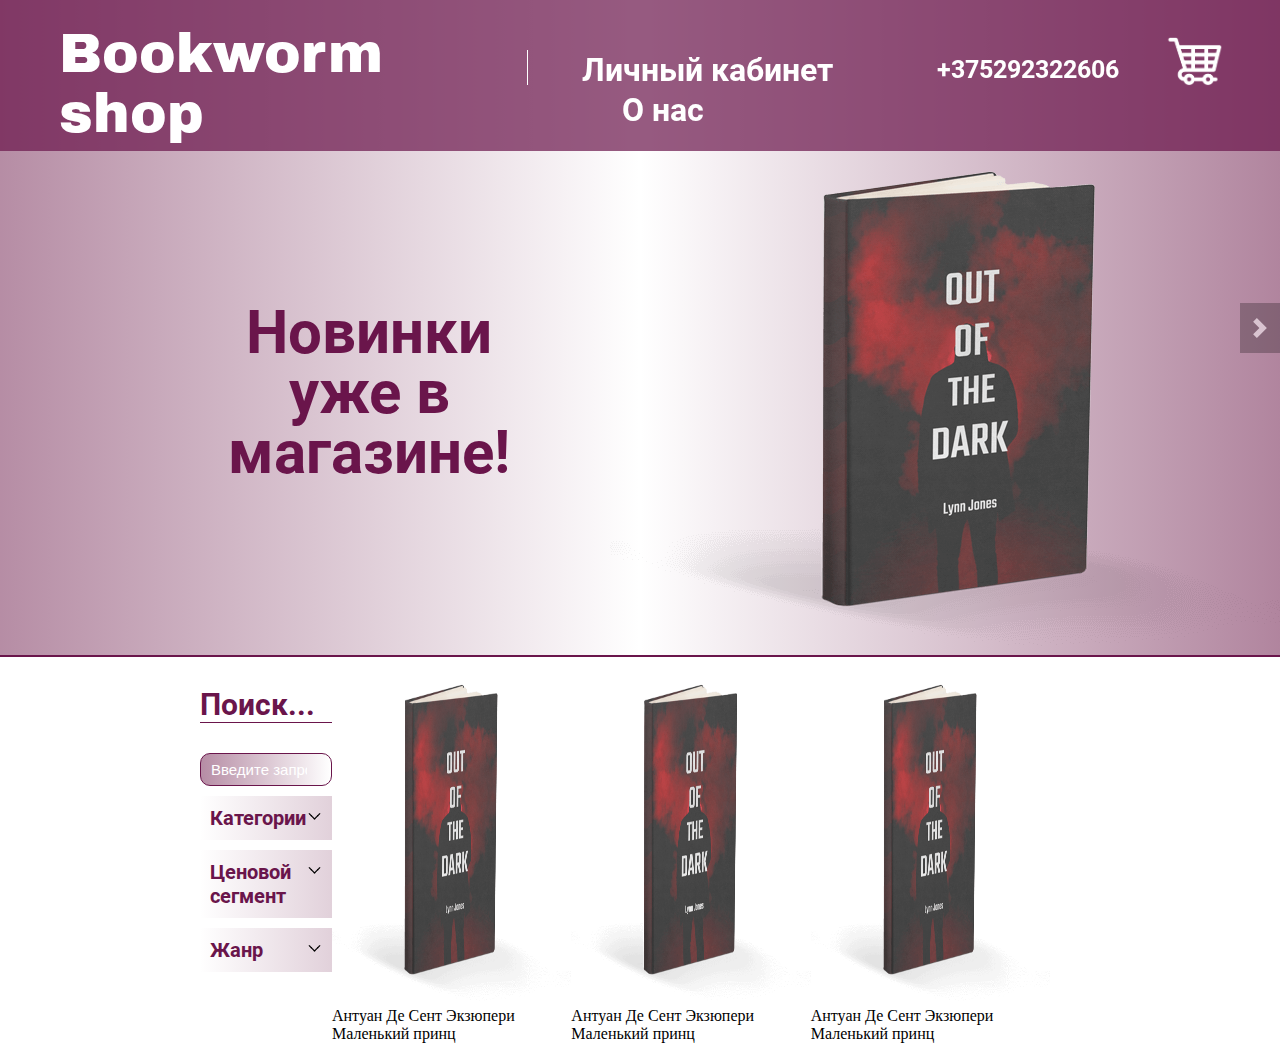
==== shop.html @ 175b293d "lala" ====
<html class=>

<head>
    <meta charset="utf-8">
    <meta http-equiv="X-UA-Compatible" content="IE=edge">
    <title></title>
    <meta name="description" content="">
    <meta name="viewport" content="width=device-width, initial-scale=1">
    <link rel="stylesheet" href="shop.css">
</head>

<body>
    <header class="header">

        <nav class="nav">
            <div class="navigation-container">
                <div class="logo">
                    <p>Bookworm shop
                    </p>
                    <div class="line"></div>
                </div>
                <div class="menu-items">
                    <div class="nav_item"><a href="" class="link">Личный кабинет</a></div>
                    <div class="nav_item"><a href="" class="link">О нас</a></div>
                </div>

            </div>
            <div class="nav_right-container">
                <div class="nav_item">
                    <p>+375292322606</p>
                </div>
                <div class="nav_item"><button id="button"><img src="/asserts/basket.png" alt="" class="basket"></button>
                </div>
        </nav>
        <div class="slider">
            <div class="slider__wrapper">
                <div class="slider__item">
                    <div class="anonse">
                        <p>Новинки уже в магазине!</p><img src="/asserts/book_item.png" alt=""></div>
                </div>
                <div class="slider__item">
                    <div>2</div>
                </div>

            </div>
            <a class="slider__control slider__control_left" href="#" role="button"></a>
            <a class="slider__control slider__control_right slider__control_show" href="#" role="button"></a>
        </div>
    </header>
    <div class="section_shop">
        <div class="left">
            <div class="search_container">
                <h3>Поиск...</h3>
                <input type="search" name="search" id="search" placeholder="Введите запрос...">
                <div class="input-container">
                    <input type="checkbox" name="check_first" id="check_first">
                    <label for="check_first" class="check_label">Категории
                         <img src="/asserts/dropdown.png" alt="" class="dropdown">
                    </label>

                    <div class="open_container_first">
                        <input type="radio" name="category" id="horror">
                        <label for="category" class="input-category">18 плюс</label>
                        <input type="radio" name="category" id="thriller">
                        <label for="category" class="input-category">18 минус</label>
                    </div>
                </div>
            </div>
            <div class="search_container">
                <div class="input-container">
                    <input type="checkbox" name="check_second" id="check_second">
                    <label for="check_second" class="check_label">Ценовой сегмент
                         <img src="/asserts/dropdown.png" alt="" class="dropdown">
                    </label>

                    <div class="open_container_second">
                        <input type="radio" name="category" id="horror">
                        <label for="category" class="input-category">Дешёвый</label>
                        <input type="radio" name="category" id="thriller">
                        <label for="category" class="input-category">Средний</label>
                        <input type="radio" name="category" id="romans">
                        <label for="category" class="input-category">Дорогой</label>
                    </div>
                </div>
            </div>
            <div class="search_container">
                <div class="input-container">
                    <input type="checkbox" name="check_third" id="check_third">
                    <label for="check_third" class="check_label">Жанр
                         <img src="/asserts/dropdown.png" alt="" class="dropdown">
                    </label>

                    <div class="open_container_third">
                        <input type="radio" name="category" id="horror">
                        <label for="category" class="input-category">Ужасы</label>
                        <input type="radio" name="category" id="thriller">
                        <label for="category" class="input-category">Триллеры</label>
                        <input type="radio" name="category" id="romans">
                        <label for="category" class="input-category">Романы</label>
                        <input type="radio" name="category" id="classic">
                        <label for="category" class="input-category">Мировая классика</label>
                    </div>
                </div>
            </div>
        </div>
        <div class="right">
            <div class="cards-container">
                <div id="card_1" class="card">
                    <img src="/asserts/book_item.png" alt="" class="book_item">
                    <p>Антуан Де Сент Экзюпери</p><span>Маленький принц</span>
                </div>
                <div id="card_1" class="card">
                    <img src="/asserts/book_item.png" alt="" class="book_item">
                    <p>Антуан Де Сент Экзюпери</p><span>Маленький принц</span>
                </div>
                <div id="card_1" class="card">
                    <img src="/asserts/book_item.png" alt="" class="book_item">
                    <p>Антуан Де Сент Экзюпери</p><span>Маленький принц</span>
                </div>
            </div>
        </div>
    </div>
    <script src="shop.js" async defer></script>
</body>

</html>
---- shop.css ----
body {
    margin: 0;
}

@font-face {
    font-family: Archivo;
    src: url(fonts/ArchivoBlack-Regular.ttf);
}

@font-face {
    font-family: Roboto;
    src: url(fonts/Roboto-Bold.ttf);
}

:root {
    --text: Archivo;
    --text-another: Roboto;
    --color: #6A154B;
}

.nav {
    z-index: 2;
    background: rgba(106, 21, 75, 0.705);
    width: 100%;
    justify-content: space-between;
    display: flex;
    position: fixed;
    padding-bottom: 7px;
}

header {
    width: 100%;
    background-size: cover;
    border-bottom: 2px solid #6A154B;
    background-repeat: no-repeat;
}

.nav_item {
    display: inline-block;
    font-size: 25px;
}

.navigation-container {
    padding-top: 24px;
    padding-left: 59px;
}

.navigation-container,
.nav_right-container {
    display: flex;
}

a {
    text-decoration: none;
    color: white;
    font-size: 32px;
}

p {
    margin: 0;
    padding: 0;
}

.logo p {
    color: white;
    font-family: var(--text);
    font-size: 55px;
}

.logo {
    display: flex;
}

.line {
    width: 2px;
    margin-left: 10px;
    height: 35px;
    background: white;
    margin-top: 26px;
}

.menu-items {
    padding-top: 27px;
    padding-left: 54px;
}

.nav_item {
    margin-left: 40px;
    font-family: var( --text-another);
}

.nav_item:first-child {
    margin-left: 0;
}

.link::after {
    content: ' ';
    display: block;
    width: 0;
    height: 2px;
    background: #fff;
    transition: width 0.4s;
}

.link:hover::after {
    width: 100%;
    transition: .3s;
}

.nav_right-container {
    font-family: var( --text-another);
    font-size: 25px;
    padding-top: 35px;
    padding-right: 49px;
    color: #fff;
}

#button {
    background: none;
    border: none;
    cursor: pointer;
}

#button p {
    color: #fff;
    font-size: 25px;
    font-family: var( --text-another);
}

.slider {
    position: relative;
    overflow: hidden;
}

.slider__wrapper {
    display: flex;
    transition: transform 0.6s ease;
}

.slider__item {
    flex: 0 0 100%;
    max-width: 100%;
    background: linear-gradient(to right, rgba(120, 44, 88, 0.541), transparent, rgba(120, 44, 88, 0.582));
}

.slider__control {
    position: absolute;
    top: 50%;
    display: none;
    align-items: center;
    justify-content: center;
    width: 40px;
    color: #fff;
    text-align: center;
    opacity: 0.5;
    height: 50px;
    transform: translateY(-50%);
    background: rgba(0, 0, 0, .5);
}

.slider__control_show {
    display: flex;
}

.slider__control:hover,
.slider__control:focus {
    color: #fff;
    text-decoration: none;
    outline: 0;
    opacity: .9;
}

.slider__control_left {
    left: 0;
}

.slider__control_right {
    right: 0;
}

.slider__control::before {
    content: '';
    display: inline-block;
    width: 20px;
    height: 20px;
    background: transparent no-repeat center center;
    background-size: 100% 100%;
}

.slider__control_left::before {
    background-image: url("data:image/svg+xml;charset=utf8,%3Csvg xmlns='http://www.w3.org/2000/svg' fill='%23fff' viewBox='0 0 8 8'%3E%3Cpath d='M5.25 0l-4 4 4 4 1.5-1.5-2.5-2.5 2.5-2.5-1.5-1.5z'/%3E%3C/svg%3E");
}

.slider__control_right::before {
    background-image: url("data:image/svg+xml;charset=utf8,%3Csvg xmlns='http://www.w3.org/2000/svg' fill='%23fff' viewBox='0 0 8 8'%3E%3Cpath d='M2.75 0l-1.5 1.5 2.5 2.5-2.5 2.5 1.5 1.5 4-4-4-4z'/%3E%3C/svg%3E");
}

.slider__item>div {
    text-align: center;
}

.anonse {
    display: flex;
    padding-top: 130px;
    width: 80%;
    margin-left: 150px;
    margin-right: 150px;
    margin: auto;
}

.anonse p {
    align-self: center;
    font-size: 60px;
    line-height: 60px;
    font-family: var(--text-another);
    padding-left: 100px;
    color: var(--color);
    padding-right: 100px;
}

.basket {
    height: 50px;
    width: 60px;
}

.nav_right-container .nav_item:first-child {
    padding-top: 20px;
}

.left {
    height: 100%;
    width: 15%;
}

.right {
    height: 100%;
    width: 85%;
}

.section_shop {
    margin-left: 200px;
    margin-right: 200px;
    display: flex;
}

input[type="search"]::-webkit-input-placeholder {
    color: #fff;
}

#search {
    padding: 7px 10px;
    border-radius: 10px;
    width: 100%;
    border: 1px solid;
    font-size: 15px;
    border: 1px solid #6A154B;
    color: #fff;
    background: linear-gradient(to right, rgba(120, 44, 88, 0.541), transparent);
}

.search_container h3 {
    font-family: var(--text-another);
    border-bottom: 1px solid #6A154B;
    color: var(--color);
    font-size: 30px;
}

.input-container {
    margin-top: 10px;
    overflow: hidden;
}

.dropdown {
    height: 15px;
    width: 15px;
    transition: all 0.3s ease-in-out;
    padding-top: 2px;
}

input[id="check_first"],
input[id="check_second"],
input[id="check_third"] {
    display: none;
}

#check_first:checked~.open_container_first {
    display: block;
}

#check_second:checked~.open_container_second {
    display: block;
}

#check_third:checked~.open_container_third {
    display: block;
}

input[id="check_first"]:checked+.check_label>.dropdown {
    transform: rotate(180deg);
}

.open_container_first,
.open_container_second,
.open_container_third {
    display: none;
}

.check_label {
    display: flex;
    font-family: var(--text-another);
    font-size: 20px;
    justify-content: space-between;
    color: var(--color);
    background: linear-gradient(to right, transparent, rgba(120, 44, 88, 0.219));
    padding: 10px 10px 10px 10px;
}

.check_label:hover {
    background: linear-gradient(to right, rgba(120, 44, 88, 0.219), transparent);
}

.open_container_third label,
.open_container_first label,
.open_container_second label {
    width: 100%;
    display: block;
    padding-left: 20px;
}

.input-category {
    display: flex;
    font-family: var(--text-another);
    font-size: 20px;
    justify-content: space-between;
    color: var(--color);
    padding: 10px 10px 10px 0px;
}

#horror,
#romans,
#classic,
#thriller {
    display: none;
}

.input-category:hover {
    background: linear-gradient(to right, transparent, rgba(120, 44, 88, 0.219));
}

.input-category:checked {
    color: white;
    background: #6A154B;
}

.card {
    width: 32%;
    float: left;
}

.cards-container {
    width: 100%;
}

.book_item {
    height: 350px;
    width: 100%;
}
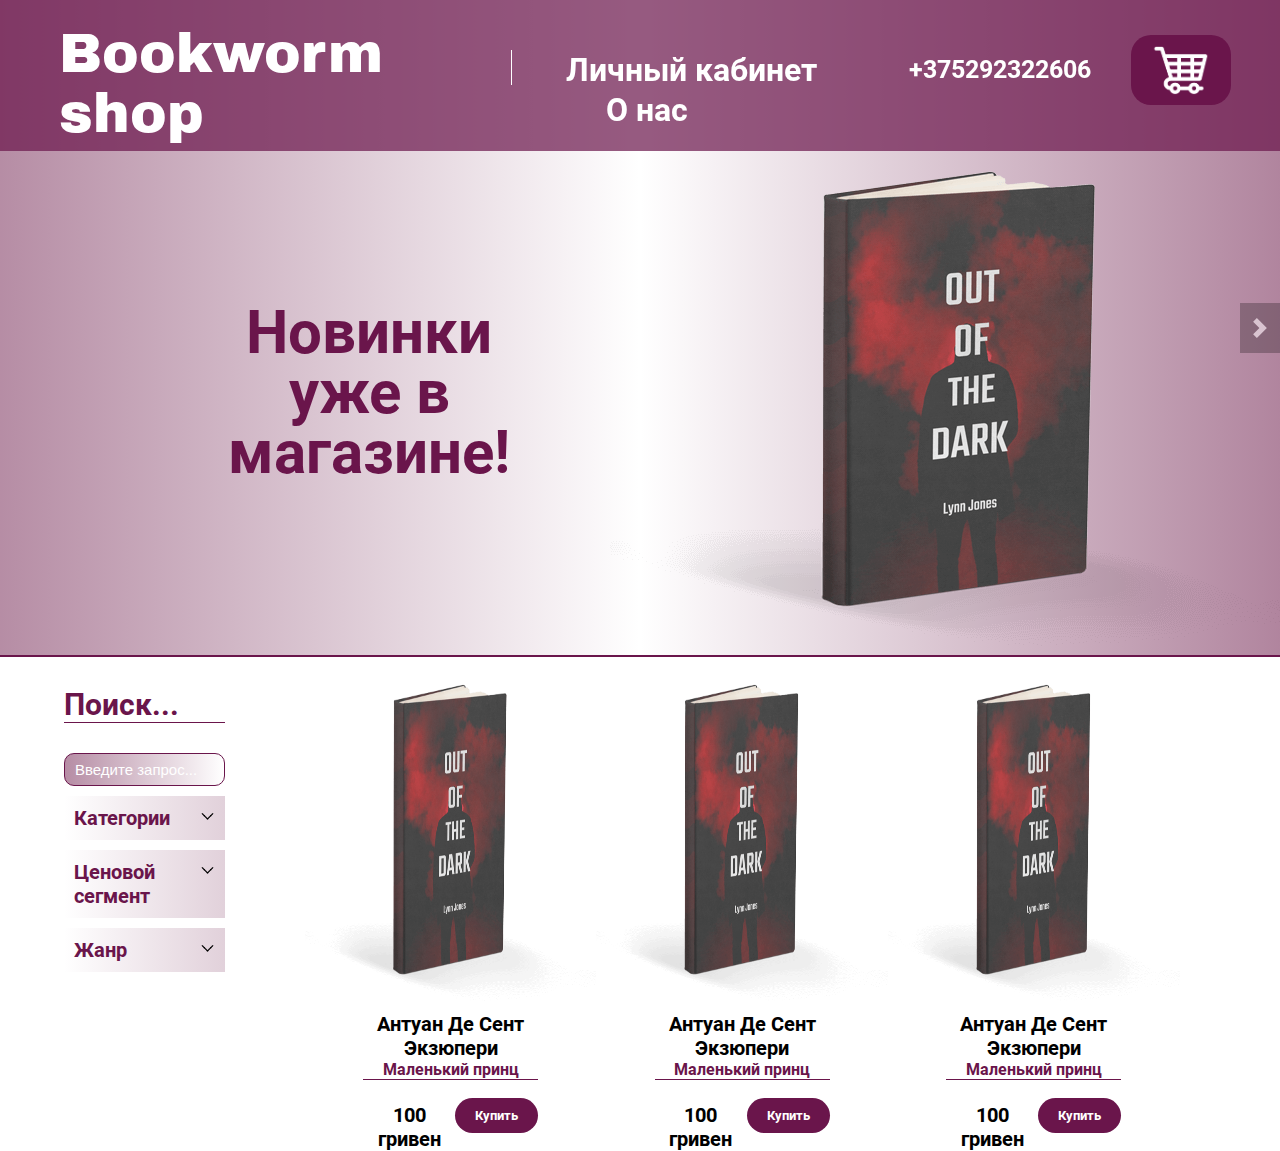
==== commit 7fe661fc: "pls" ====
--- a/shop.html
+++ b/shop.html
@@ -107,15 +107,45 @@
             <div class="cards-container">
                 <div id="card_1" class="card">
                     <img src="/asserts/book_item.png" alt="" class="book_item">
-                    <p>Антуан Де Сент Экзюпери</p><span>Маленький принц</span>
+                    <div class="content-container">
+                        <p>Антуан Де Сент Экзюпери</p><span class="book_name">Маленький принц</span>
+                    </div>
+                    <div class="buy-container">
+                        <div class="text">
+                            <p>100 гривен</p>
+                        </div>
+                        <div class="button-container">
+                            <button id="button">Купить</button>
+                        </div>
+                    </div>
                 </div>
                 <div id="card_1" class="card">
                     <img src="/asserts/book_item.png" alt="" class="book_item">
-                    <p>Антуан Де Сент Экзюпери</p><span>Маленький принц</span>
+                    <div class="content-container">
+                        <p>Антуан Де Сент Экзюпери</p><span class="book_name">Маленький принц</span>
+                    </div>
+                    <div class="buy-container">
+                        <div class="text">
+                            <p>100 гривен</p>
+                        </div>
+                        <div class="button-container">
+                            <button id="button">Купить</button>
+                        </div>
+                    </div>
                 </div>
                 <div id="card_1" class="card">
                     <img src="/asserts/book_item.png" alt="" class="book_item">
-                    <p>Антуан Де Сент Экзюпери</p><span>Маленький принц</span>
+                    <div class="content-container">
+                        <p>Антуан Де Сент Экзюпери</p><span class="book_name">Маленький принц</span>
+                    </div>
+                    <div class="buy-container">
+                        <div class="text">
+                            <p>100 гривен</p>
+                        </div>
+                        <div class="button-container">
+                            <button id="button">Купить</button>
+                        </div>
+                    </div>
                 </div>
             </div>
         </div>
--- a/shop.css
+++ b/shop.css
@@ -234,13 +234,15 @@
 
 .right {
     height: 100%;
+    text-align: center;
     width: 85%;
+    margin-left: 80px;
 }
 
 .section_shop {
-    margin-left: 200px;
-    margin-right: 200px;
-    display: flex;
+    display: flex;
+    width: 90%;
+    margin: auto;
 }
 
 input[type="search"]::-webkit-input-placeholder {
@@ -364,4 +366,37 @@
 .book_item {
     height: 350px;
     width: 100%;
+}
+
+.book_name {
+    font-family: var(--text-another);
+    color: var(--color);
+}
+
+.card p {
+    font-family: var(--text-another);
+    font-size: 20px;
+    padding-top: 5px;
+}
+
+.buy-container {
+    display: flex;
+    justify-content: space-between;
+    width: 60%;
+    margin: auto;
+    padding-top: 18px;
+}
+
+#button {
+    padding: 10px 20px;
+    background: #6A154B;
+    color: white;
+    font-family: var(--text-another);
+    border-radius: 20px;
+}
+
+.content-container {
+    width: 60%;
+    margin: auto;
+    border-bottom: 1px solid #6A154B;
 }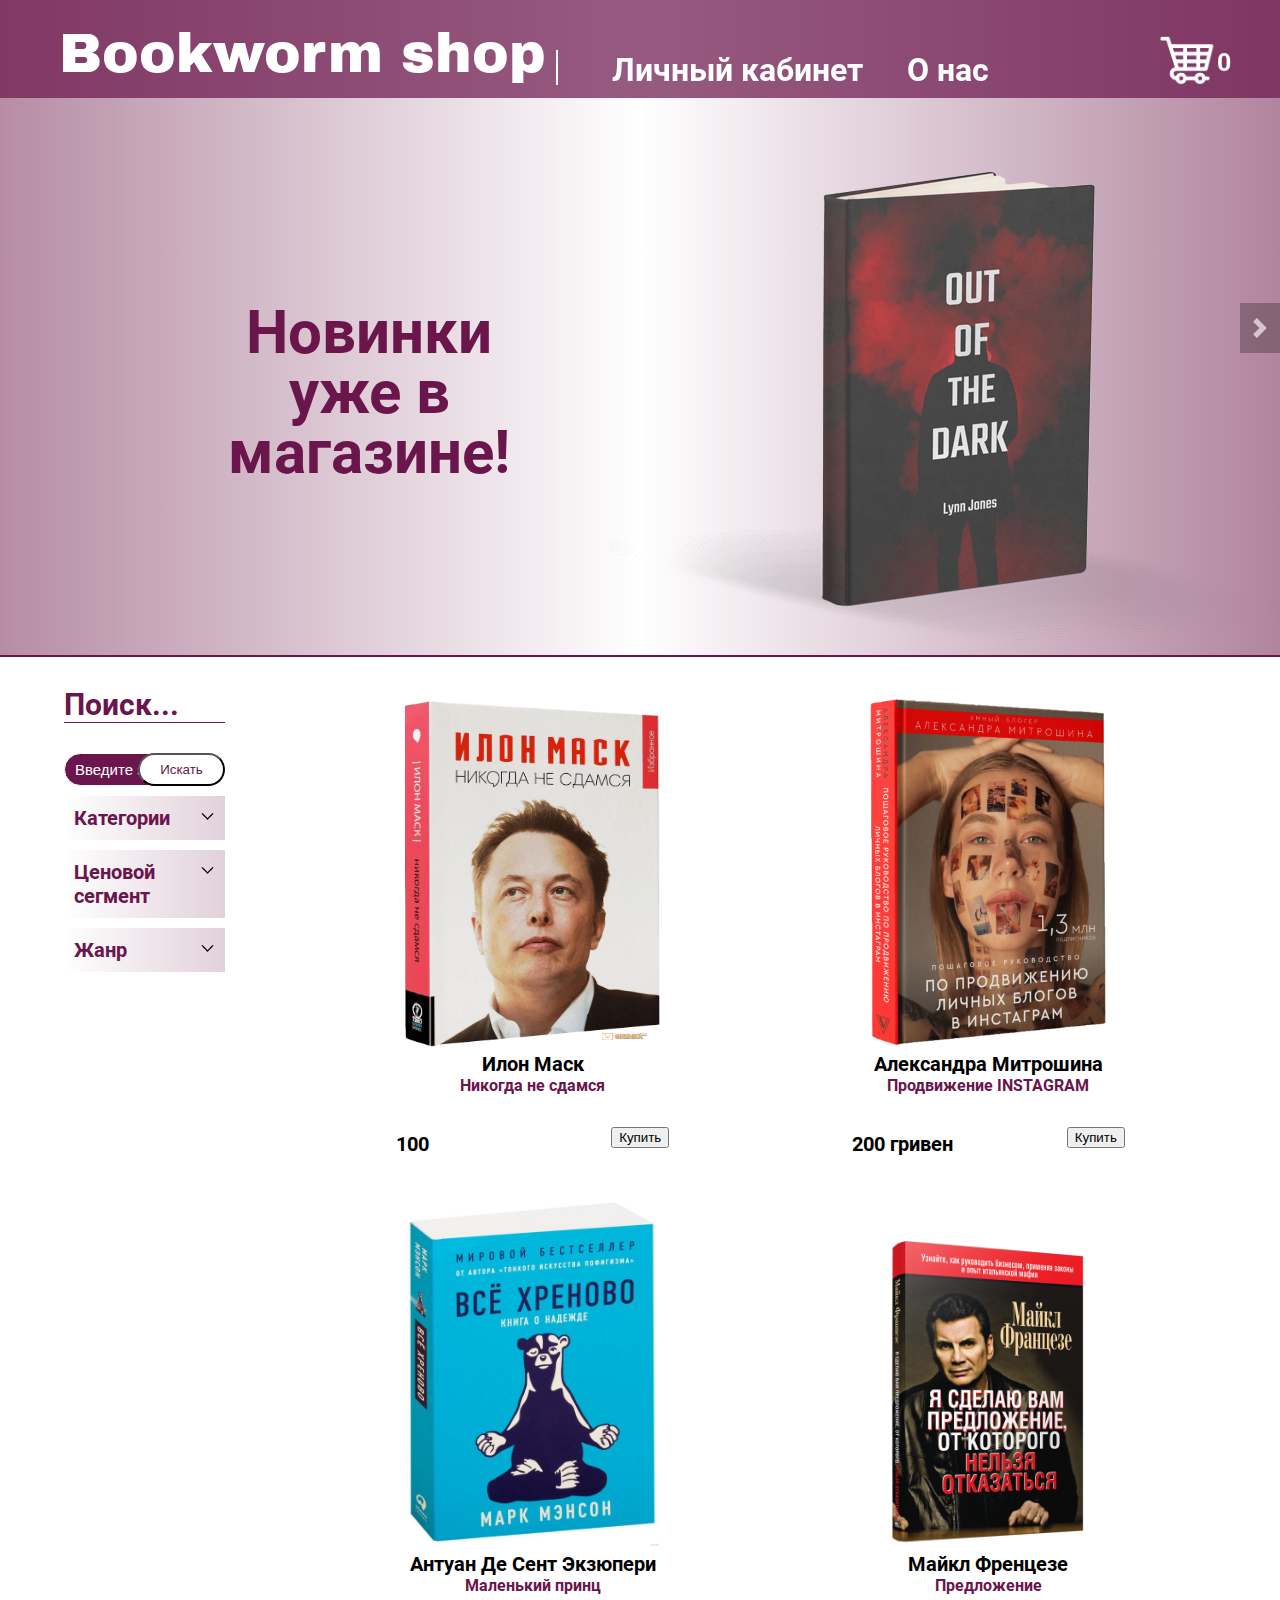
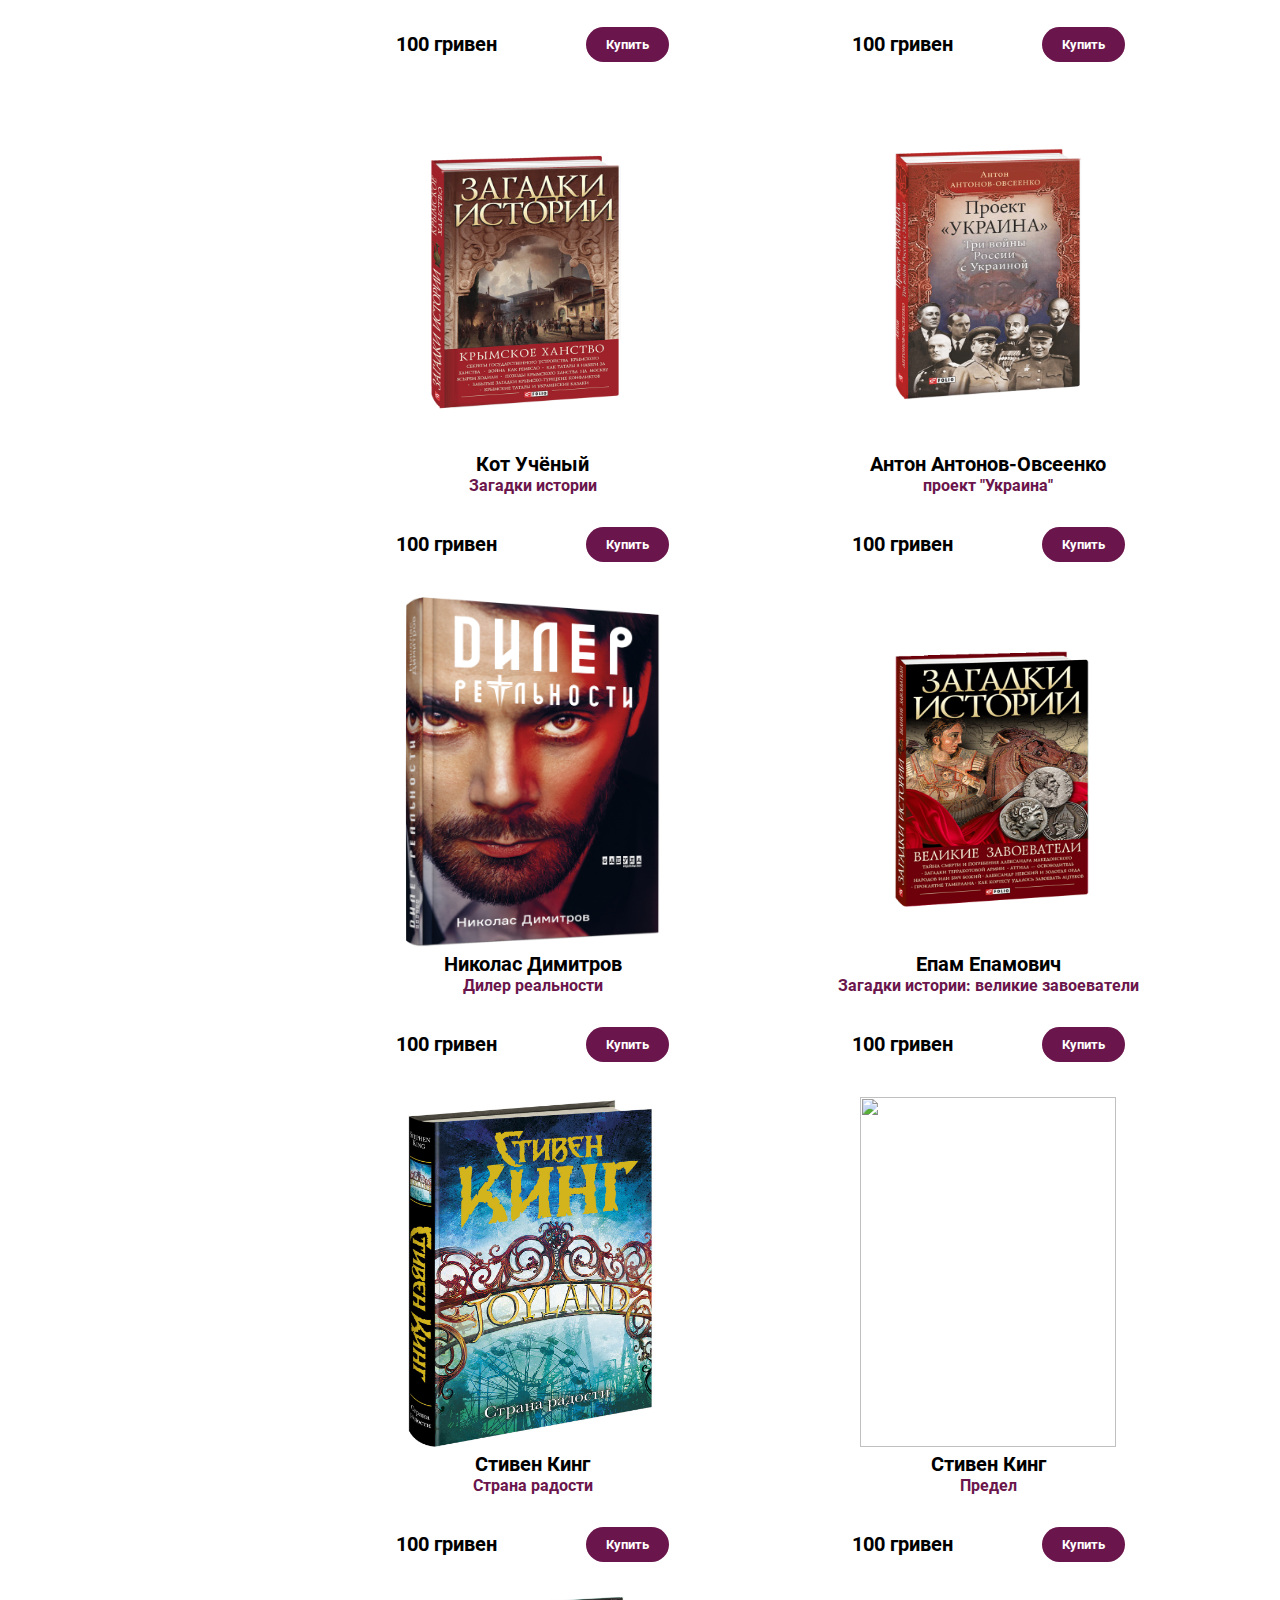
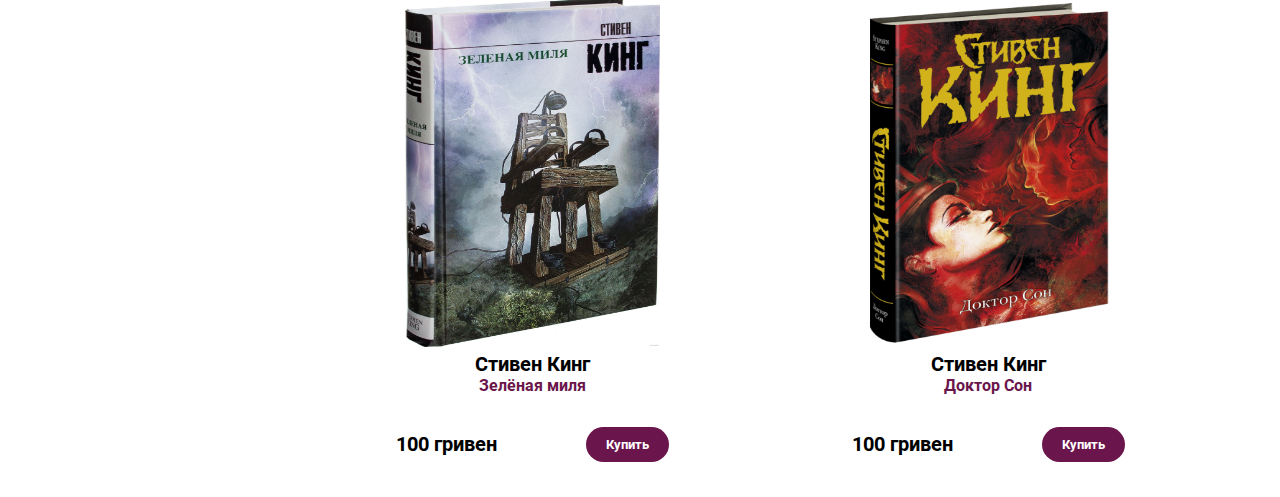
==== commit 4468e82d: "йцу" ====
--- a/shop.html
+++ b/shop.html
@@ -29,17 +29,30 @@
                 <div class="nav_item">
                     <p>+375292322606</p>
                 </div>
-                <div class="nav_item"><button id="button"><img src="/asserts/basket.png" alt="" class="basket"></button>
+                <div class="nav_item"><label for="button">
+                    <img src="/asserts/basket.png" alt="" class="basket">
+                </label>
+
+                </div>
+                <div class="nav_item">
+                    <p id="carrier">0</p>
                 </div>
         </nav>
+
+        <input type="checkbox" id="button">
+        <div id="basketOpen">
+            <h3>Ваша корзина</h3>
+            <div id="table-container"></div>
+        </div>
         <div class="slider">
             <div class="slider__wrapper">
                 <div class="slider__item">
                     <div class="anonse">
-                        <p>Новинки уже в магазине!</p><img src="/asserts/book_item.png" alt=""></div>
+                        <p>Новинки уже в магазине!</p><img src="/asserts/book_item.png" alt="" class="book_png"></div>
                 </div>
                 <div class="slider__item">
-                    <div>2</div>
+                    <div class="anonse">
+                        <p>Скидки до 20% на все книги!</p><img src="/asserts/book_item.png" alt="" class="book_png"></div>
                 </div>
 
             </div>
@@ -51,7 +64,11 @@
         <div class="left">
             <div class="search_container">
                 <h3>Поиск...</h3>
-                <input type="search" name="search" id="search" placeholder="Введите запрос...">
+                <div class="cont">
+                    <input type="text" name="search" value="" id="text-to-find" class="function_search" placeholder="Введите запрос...">
+                    <input type="button" class="func" onclick="FindOnPage('text-to-find'); return false;" value="Искать" />
+                </div>
+
                 <div class="input-container">
                     <input type="checkbox" name="check_first" id="check_first">
                     <label for="check_first" class="check_label">Категории
@@ -106,7 +123,45 @@
         <div class="right">
             <div class="cards-container">
                 <div id="card_1" class="card">
-                    <img src="/asserts/book_item.png" alt="" class="book_item">
+                    <div class="image">
+                        <img src="/asserts/nikogda-ne-sdamsya-882.png" alt="" class="book_item">
+                    </div>
+
+
+                    <div class="content-container">
+                        <p id="name_1">Илон Маск</p><span class="book_name" id="book_name_1">Никогда не сдамся</span>
+                    </div>
+
+                    <div class="buy-container">
+                        <div class="text">
+                            <p id="cost_1">100 гривен</p>
+                        </div>
+                        <div class="button-container">
+                            <button id="button_1" class="buy" data-set="1" onclick="displaycount()">Купить</button>
+                        </div>
+                    </div>
+                </div>
+                <div id="card_2" class="card">
+                    <div class="image">
+                        <img src="/asserts/sasha.png" alt="" class="book_item">
+                    </div>
+
+                    <div class="content-container">
+                        <p>Александра Митрошина</p><span class="book_name">Продвижение INSTAGRAM</span>
+                    </div>
+                    <div class="buy-container">
+                        <div class="text">
+                            <p>200 гривен</p>
+                        </div>
+                        <div class="button-container">
+                            <button id="button_2" class="buy" data-set="1" onclick="displaycount()">Купить</button>
+                        </div>
+                    </div>
+                </div>
+                <div id="card_3" class="card">
+                    <div class="image">
+                        <img src="/asserts/mark.jpg" alt="" class="book_item">
+                    </div>
                     <div class="content-container">
                         <p>Антуан Де Сент Экзюпери</p><span class="book_name">Маленький принц</span>
                     </div>
@@ -115,42 +170,205 @@
                             <p>100 гривен</p>
                         </div>
                         <div class="button-container">
-                            <button id="button">Купить</button>
-                        </div>
-                    </div>
-                </div>
-                <div id="card_1" class="card">
-                    <img src="/asserts/book_item.png" alt="" class="book_item">
-                    <div class="content-container">
-                        <p>Антуан Де Сент Экзюпери</p><span class="book_name">Маленький принц</span>
-                    </div>
-                    <div class="buy-container">
-                        <div class="text">
-                            <p>100 гривен</p>
-                        </div>
-                        <div class="button-container">
-                            <button id="button">Купить</button>
-                        </div>
-                    </div>
-                </div>
-                <div id="card_1" class="card">
-                    <img src="/asserts/book_item.png" alt="" class="book_item">
-                    <div class="content-container">
-                        <p>Антуан Де Сент Экзюпери</p><span class="book_name">Маленький принц</span>
-                    </div>
-                    <div class="buy-container">
-                        <div class="text">
-                            <p>100 гривен</p>
-                        </div>
-                        <div class="button-container">
-                            <button id="button">Купить</button>
+                            <button id="button" class="buy" onclick="displaycount()">Купить</button>
+                        </div>
+                    </div>
+                </div>
+                <div id="card_4" class="card">
+                    <div class="image">
+                        <img src="/asserts/book_item3.png" alt="" class="book_item">
+                    </div>
+                    <div class="content-container">
+                        <p>Майкл Френцезе</p><span class="book_name">Предложение</span>
+                    </div>
+                    <div class="buy-container">
+                        <div class="text">
+                            <p>100 гривен</p>
+                        </div>
+                        <div class="button-container">
+                            <button id="button" class="buy" onclick="displaycount()">Купить</button>
+                        </div>
+                    </div>
+                </div>
+                <div id="card_5" class="card">
+                    <div class="image">
+                        <img src="/asserts/history.png" alt="" class="book_item">
+                    </div>
+                    <div class="content-container">
+                        <p>Кот Учёный</p><span class="book_name">Загадки истории</span>
+                    </div>
+                    <div class="buy-container">
+                        <div class="text">
+                            <p>100 гривен</p>
+                        </div>
+                        <div class="button-container">
+                            <button id="button" class="buy" onclick="displaycount()">Купить</button>
+                        </div>
+                    </div>
+                </div>
+                <div id="card_6" class="card">
+                    <div class="image">
+                        <img src="/asserts/book_item4.png" alt="" class="book_item">
+                    </div>
+                    <div class="content-container">
+                        <p>Антoн Антонов-Овсеенко</p><span class="book_name">проект "Украина"</span>
+                    </div>
+                    <div class="buy-container">
+                        <div class="text">
+                            <p>100 гривен</p>
+                        </div>
+                        <div class="button-container">
+                            <button id="button" class="buy" onclick="displaycount()">Купить</button>
+                        </div>
+                    </div>
+                </div>
+                <div id="card_7" class="card">
+                    <div class="image">
+                        <img src="/asserts/Dyller-realnosty_obl_3D.png" alt="" class="book_item">
+                    </div>
+                    <div class="content-container">
+                        <p>Николас Димитров</p><span class="book_name">Дилер реальности</span>
+                    </div>
+                    <div class="buy-container">
+                        <div class="text">
+                            <p>100 гривен</p>
+                        </div>
+                        <div class="button-container">
+                            <button id="button" class="buy" onclick="displaycount()">Купить</button>
+                        </div>
+                    </div>
+                </div>
+                <div id="card_8" class="card">
+                    <div class="image">
+                        <img src="/asserts/Загадки_истории_Великие_завоеватели.png" alt="" class="book_item">
+                    </div>
+                    <div class="content-container">
+                        <p>Епам Епамович</p><span class="book_name">Загадки истории: великие завоеватели</span>
+                    </div>
+                    <div class="buy-container">
+                        <div class="text">
+                            <p>100 гривен</p>
+                        </div>
+                        <div class="button-container">
+                            <button id="button" class="buy" onclick="displaycount()">Купить</button>
+                        </div>
+                    </div>
+                </div>
+                <div id="card_9" class="card">
+                    <div class="image">
+                        <img src="/asserts/king.jpg" alt="" class="book_item">
+                    </div>
+                    <div class="content-container">
+                        <p>Стивен Кинг</p><span class="book_name">Страна радости</span>
+                    </div>
+                    <div class="buy-container">
+                        <div class="text">
+                            <p>100 гривен</p>
+                        </div>
+                        <div class="button-container">
+                            <button id="button" class="buy" onclick="displaycount()">Купить</button>
+                        </div>
+                    </div>
+                </div>
+                <div id="card_10" class="card">
+                    <div class="image">
+                        <img src="/asserts/predel.png" alt="" class="book_item">
+                    </div>
+                    <div class="content-container">
+                        <p>Стивен Кинг</p><span class="book_name">Предел</span>
+                    </div>
+                    <div class="buy-container">
+                        <div class="text">
+                            <p>100 гривен</p>
+                        </div>
+                        <div class="button-container">
+                            <button id="button" class="buy" onclick="displaycount()">Купить</button>
+                        </div>
+                    </div>
+                </div>
+                <div id="card_11" class="card">
+                    <div class="image">
+                        <img src="/asserts/green.jpg" alt="" class="book_item">
+                    </div>
+                    <div class="content-container">
+                        <p>Стивен Кинг</p><span class="book_name">Зелёная миля</span>
+                    </div>
+                    <div class="buy-container">
+                        <div class="text">
+                            <p>100 гривен</p>
+                        </div>
+                        <div class="button-container">
+                            <button id="button" class="buy" onclick="displaycount()">Купить</button>
+                        </div>
+                    </div>
+                </div>
+                <div id="card_12" class="card">
+                    <div class="image">
+                        <img src="/asserts/son.png" alt="" class="book_item">
+                    </div>
+                    <div class="content-container">
+                        <p>Стивен Кинг</p><span class="book_name">Доктор Сон</span>
+                    </div>
+                    <div class="buy-container">
+                        <div class="text">
+                            <p>100 гривен</p>
+                        </div>
+                        <div class="button-container">
+                            <button id="button" class="buy" onclick="displaycount()">Купить</button>
                         </div>
                     </div>
                 </div>
             </div>
         </div>
     </div>
+    <div class="functions">
+        <input type="checkbox" id="searchmobile" class="searchmobile">
+        <div class="searching">
+            <h3>Введите поисковый запрос</h3>
+            <div class="function_container">
+                <input type="text" placeholder="Найти..." class="function_search">
+                <button id="func" class="func">Найти</button>
+            </div>
+
+        </div>
+        <input type="checkbox" id="basket_total" class="searchmobile">
+        <div class="basketing">
+            <h3>Ваша корзина</h3>
+            <p>В вашей корзине <span> 0</span> товаров</p>
+        </div>
+
+    </div>
+    <div class="navigation_mobile">
+        <label for="searchmobile" class="label_mobile">
+            <img src="asserts/loopa.png" alt="" class="mobile-icons">
+            
+        </label>
+
+        <label for="basket_total" class="label_mobile">
+            <img src="asserts/basket.png" alt="" class="mobile-icons">
+            
+        </label>
+        <input type="radio" id="home" class="searchmobile">
+        <label for="home" class="label_mobile">
+            <img src="asserts/home-5-512.png" alt="" class="mobile-icons">
+            
+        </label>
+        <input type="radio" id="information" class="searchmobile">
+        <label for="information" class="label_mobile">
+            <img src="asserts/info-2-256.png" alt="" class="mobile-icons">
+            
+        </label>
+        <input type="radio" id="help" class="searchmobile">
+        <label for="help" class="label_mobile">
+            <img src="asserts/helpdesk-icon.png" alt="" class="mobile-icons">
+        </label>
+    </div>
+    </div>
+    <script src="basketadd.js"></script>
+    <script src="basket.js" defer></script>
+    <script src="displaycount.js"></script>
     <script src="shop.js" async defer></script>
+
 </body>
 
 </html>--- a/shop.css
+++ b/shop.css
@@ -12,20 +12,25 @@
     src: url(fonts/Roboto-Bold.ttf);
 }
 
-:root {
+ :root {
     --text: Archivo;
     --text-another: Roboto;
     --color: #6A154B;
 }
 
 .nav {
-    z-index: 2;
+    z-index: 4;
     background: rgba(106, 21, 75, 0.705);
     width: 100%;
     justify-content: space-between;
     display: flex;
     position: fixed;
     padding-bottom: 7px;
+}
+
+#basket_total,
+#searchmobile {
+    display: none;
 }
 
 header {
@@ -121,6 +126,11 @@
     cursor: pointer;
 }
 
+#basket {
+    background: transparent;
+    border-color: transparent;
+}
+
 #button p {
     color: #fff;
     font-size: 25px;
@@ -130,6 +140,19 @@
 .slider {
     position: relative;
     overflow: hidden;
+}
+
+.func {
+    background: white;
+    border-color: none;
+    color: var(--color);
+    border-radius: 20px;
+    padding: 5px 20px;
+    margin-left: -30px;
+}
+
+.cont {
+    display: flex;
 }
 
 .slider__wrapper {
@@ -223,6 +246,11 @@
     width: 60px;
 }
 
+.nav_right-container .nav_item:last-child {
+    margin-left: 0;
+    padding-top: 13px;
+}
+
 .nav_right-container .nav_item:first-child {
     padding-top: 20px;
 }
@@ -237,6 +265,7 @@
     text-align: center;
     width: 85%;
     margin-left: 80px;
+    margin-top: 40px;
 }
 
 .section_shop {
@@ -247,17 +276,6 @@
 
 input[type="search"]::-webkit-input-placeholder {
     color: #fff;
-}
-
-#search {
-    padding: 7px 10px;
-    border-radius: 10px;
-    width: 100%;
-    border: 1px solid;
-    font-size: 15px;
-    border: 1px solid #6A154B;
-    color: #fff;
-    background: linear-gradient(to right, rgba(120, 44, 88, 0.541), transparent);
 }
 
 .search_container h3 {
@@ -357,10 +375,16 @@
 .card {
     width: 32%;
     float: left;
+    height: 500px;
 }
 
 .cards-container {
     width: 100%;
+}
+
+.image {
+    padding-left: 100px;
+    padding-right: 100px;
 }
 
 .book_item {
@@ -384,7 +408,7 @@
     justify-content: space-between;
     width: 60%;
     margin: auto;
-    padding-top: 18px;
+    padding-top: 7%;
 }
 
 #button {
@@ -396,7 +420,237 @@
 }
 
 .content-container {
-    width: 60%;
+    overflow: hidden;
+}
+
+.navigation_mobile {
+    display: none;
+}
+
+.search {
+    width: 100%;
+    height: 70px;
+    background: #6A154B;
+}
+
+.functions {
+    position: fixed;
+    bottom: 0;
+    width: 100%;
+}
+
+.searching {
+    height: 180px;
+    background: #6A154B;
+}
+
+.basketing {
+    height: 700px;
+    width: 100%;
+    background: #6A154B;
+}
+
+.basketing h3 {
+    font-size: 25px;
+    font-family: var(--color);
+    text-align: center;
+    color: #fff;
+    padding-top: 10px;
+}
+
+.basketing p {
+    font-size: 25px;
+    font-family: var(--color);
+    color: #fff;
+    padding-top: 10px;
+    padding-left: 10px;
+}
+
+.searching h3 {
+    color: white;
+    font-family: var(--text-another);
+    font-size: 15px;
+    padding-top: 10px;
+    border-bottom: 1px solid white;
+    text-align: center;
+}
+
+.function_search {
+    padding: 7px 10px;
+    width: 90%;
+    border-radius: 20px;
+    display: block;
     margin: auto;
-    border-bottom: 1px solid #6A154B;
+    border-color: transparent;
+    font-size: 15px;
+    background: #6A154B;
+    -webkit-text-fill-color: white;
+    text-align: center;
+    border: 1px solid white;
+}
+
+.function_container {
+    display: flex;
+    width: 80%;
+    margin: auto
+}
+
+#func {
+    background: white;
+    border-color: none;
+    color: var(--color);
+    border-radius: 20px;
+    padding: 5px 20px;
+    margin-left: -30px;
+}
+
+.searching,
+.basketing {
+    display: none;
+}
+
+#searchmobile:checked+.searching {
+    display: block;
+}
+
+#basket_total:checked+.basketing {
+    display: block;
+}
+
+@media(max-width: 1420px) {
+    .card {
+        width: 50%;
+    }
+    .nav_right-container .nav_item:first-child {
+        display: none;
+    }
+}
+
+@media (max-width: 1180px) {
+    .menu-items {
+        display: none;
+    }
+    .line {
+        display: none;
+    }
+    .anonse {
+        display: block;
+    }
+    .book_png {
+        width: 100%;
+    }
+    .check_label {
+        font-size: 15px;
+    }
+    .image {
+        padding-left: 50px;
+        padding-right: 50px;
+    }
+}
+
+@media (max-width: 740px) {
+    .nav_right-container {
+        display: none;
+    }
+    .navigation-container {
+        display: flex;
+        width: 100%;
+        padding: 0;
+        justify-content: center;
+    }
+    .left {
+        display: none;
+    }
+    .section_shop {
+        width: 100%;
+    }
+    .right {
+        height: 100%;
+        text-align: center;
+        width: 100%;
+        margin: 0;
+        padding-bottom: 80px;
+    }
+    .label_mobile {
+        width: 20%;
+        background: #6A154B;
+        border-right: 1px solid white;
+        height: 65px;
+    }
+    .label_mobile:last-child {
+        border: none;
+    }
+    .navigation_mobile {
+        display: flex;
+        position: fixed;
+        bottom: 0;
+        width: 100%;
+    }
+    input[class="searchmobile"] {
+        display: none;
+    }
+    .mobile-icons {
+        display: block;
+        left: 50%;
+        top: 50%;
+        position: relative;
+        transform: translate(-50%, -50%);
+        width: 60px;
+    }
+    .book_item {
+        height: 250px;
+    }
+    .card {
+        height: 400px;
+    }
+}
+
+input[id="button"] {
+    display: none;
+}
+
+#button:checked+#basketOpen {
+    display: block;
+}
+
+#basketOpen {
+    position: relative;
+    height: 700px;
+    z-index: 3;
+    width: 100%;
+    padding-top: 100px;
+    display: none;
+    background: #6A154B;
+}
+
+#basketOpen h3 {
+    font-size: 30px;
+    border-bottom: 1px solid;
+    color: #fff;
+    text-align: center;
+    padding-bottom: 10px;
+    font-family: var(--text-another);
+}
+
+label {
+    cursor: pointer;
+}
+
+@media (max-width: 500px) {
+    .logo p {
+        font-size: 30px;
+    }
+    .anonse p {
+        padding: 0;
+    }
+    .buy-container {
+        display: block;
+        padding-top: 10px;
+    }
+}
+
+@media (max-width: 450px) {
+    .book_item {
+        height: 170px;
+    }
 }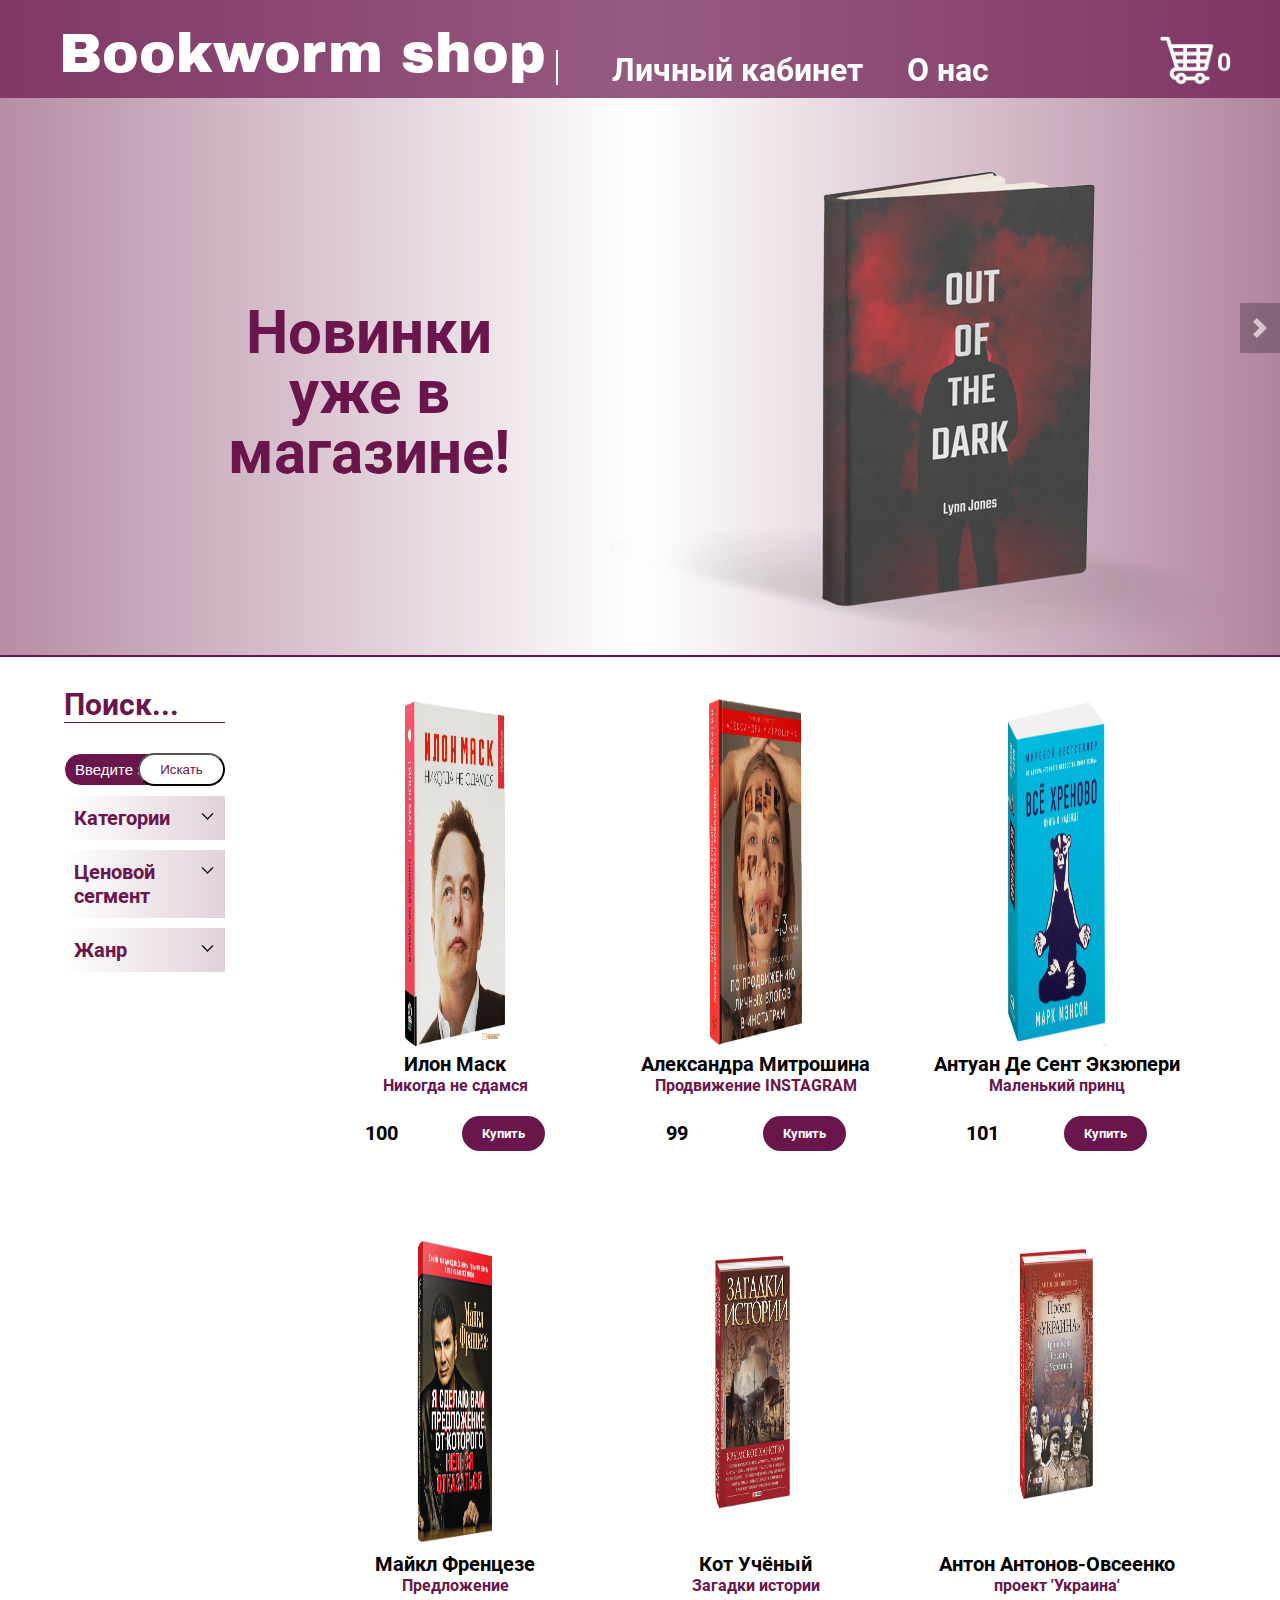
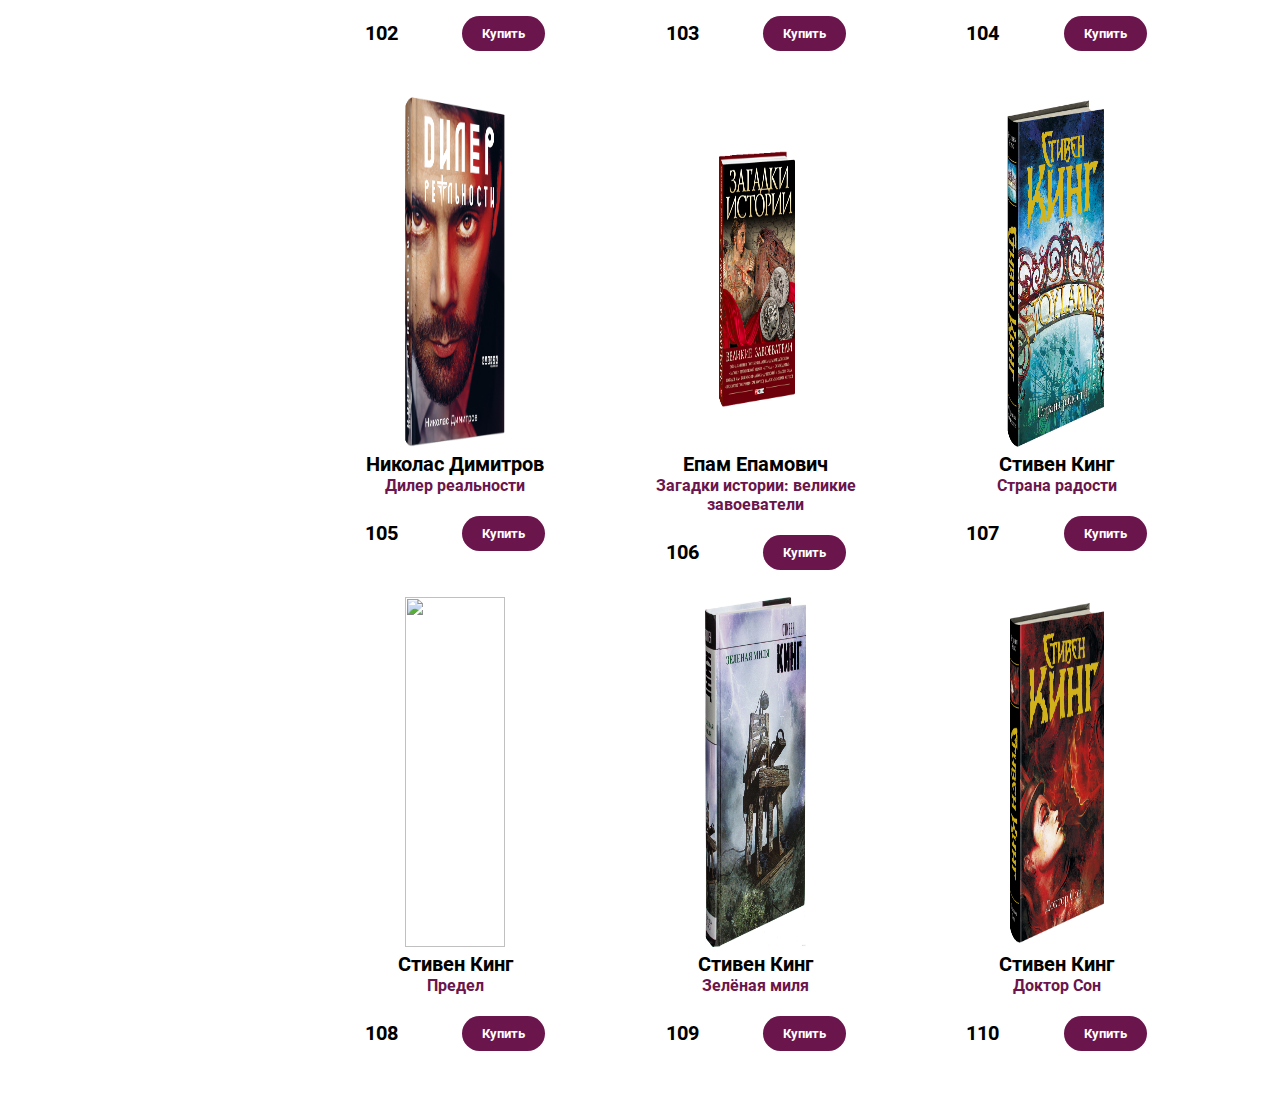
==== commit df29d33a: "new" ====
--- a/shop.html
+++ b/shop.html
@@ -42,7 +42,13 @@
         <input type="checkbox" id="button">
         <div id="basketOpen">
             <h3>Ваша корзина</h3>
-            <div id="table-container"></div>
+            <div class="result-container">
+                <p>Итого:</p>
+                <p id="result">0</p>
+            </div>
+            <div id="table-container" class="tablet"></div>
+
+
         </div>
         <div class="slider">
             <div class="slider__wrapper">
@@ -122,249 +128,61 @@
         </div>
         <div class="right">
             <div class="cards-container">
-                <div id="card_1" class="card">
-                    <div class="image">
-                        <img src="/asserts/nikogda-ne-sdamsya-882.png" alt="" class="book_item">
+
+            </div>
+        </div>
+        <div class="functions">
+            <input type="checkbox" id="searchmobile" class="searchmobile">
+            <div class="searching">
+                <h3>Введите поисковый запрос</h3>
+                <div class="function_container">
+                    <input type="text" placeholder="Найти..." class="function_search">
+                    <button id="func" class="func">Найти</button>
+                </div>
+
+            </div>
+            <input type="checkbox" id="basket_total" class="searchmobile">
+            <div class="basketing">
+                <div id="basketOpen">
+                    <h3>Ваша корзина</h3>
+                    <div class="result-container">
+                        <p>Итого:</p>
+                        <p id="result">0</p>
                     </div>
+                    <div id="table-container" class="tablet"></div>
 
 
-                    <div class="content-container">
-                        <p id="name_1">Илон Маск</p><span class="book_name" id="book_name_1">Никогда не сдамся</span>
-                    </div>
-
-                    <div class="buy-container">
-                        <div class="text">
-                            <p id="cost_1">100 гривен</p>
-                        </div>
-                        <div class="button-container">
-                            <button id="button_1" class="buy" data-set="1" onclick="displaycount()">Купить</button>
-                        </div>
-                    </div>
                 </div>
-                <div id="card_2" class="card">
-                    <div class="image">
-                        <img src="/asserts/sasha.png" alt="" class="book_item">
-                    </div>
-
-                    <div class="content-container">
-                        <p>Александра Митрошина</p><span class="book_name">Продвижение INSTAGRAM</span>
-                    </div>
-                    <div class="buy-container">
-                        <div class="text">
-                            <p>200 гривен</p>
-                        </div>
-                        <div class="button-container">
-                            <button id="button_2" class="buy" data-set="1" onclick="displaycount()">Купить</button>
-                        </div>
-                    </div>
-                </div>
-                <div id="card_3" class="card">
-                    <div class="image">
-                        <img src="/asserts/mark.jpg" alt="" class="book_item">
-                    </div>
-                    <div class="content-container">
-                        <p>Антуан Де Сент Экзюпери</p><span class="book_name">Маленький принц</span>
-                    </div>
-                    <div class="buy-container">
-                        <div class="text">
-                            <p>100 гривен</p>
-                        </div>
-                        <div class="button-container">
-                            <button id="button" class="buy" onclick="displaycount()">Купить</button>
-                        </div>
-                    </div>
-                </div>
-                <div id="card_4" class="card">
-                    <div class="image">
-                        <img src="/asserts/book_item3.png" alt="" class="book_item">
-                    </div>
-                    <div class="content-container">
-                        <p>Майкл Френцезе</p><span class="book_name">Предложение</span>
-                    </div>
-                    <div class="buy-container">
-                        <div class="text">
-                            <p>100 гривен</p>
-                        </div>
-                        <div class="button-container">
-                            <button id="button" class="buy" onclick="displaycount()">Купить</button>
-                        </div>
-                    </div>
-                </div>
-                <div id="card_5" class="card">
-                    <div class="image">
-                        <img src="/asserts/history.png" alt="" class="book_item">
-                    </div>
-                    <div class="content-container">
-                        <p>Кот Учёный</p><span class="book_name">Загадки истории</span>
-                    </div>
-                    <div class="buy-container">
-                        <div class="text">
-                            <p>100 гривен</p>
-                        </div>
-                        <div class="button-container">
-                            <button id="button" class="buy" onclick="displaycount()">Купить</button>
-                        </div>
-                    </div>
-                </div>
-                <div id="card_6" class="card">
-                    <div class="image">
-                        <img src="/asserts/book_item4.png" alt="" class="book_item">
-                    </div>
-                    <div class="content-container">
-                        <p>Антoн Антонов-Овсеенко</p><span class="book_name">проект "Украина"</span>
-                    </div>
-                    <div class="buy-container">
-                        <div class="text">
-                            <p>100 гривен</p>
-                        </div>
-                        <div class="button-container">
-                            <button id="button" class="buy" onclick="displaycount()">Купить</button>
-                        </div>
-                    </div>
-                </div>
-                <div id="card_7" class="card">
-                    <div class="image">
-                        <img src="/asserts/Dyller-realnosty_obl_3D.png" alt="" class="book_item">
-                    </div>
-                    <div class="content-container">
-                        <p>Николас Димитров</p><span class="book_name">Дилер реальности</span>
-                    </div>
-                    <div class="buy-container">
-                        <div class="text">
-                            <p>100 гривен</p>
-                        </div>
-                        <div class="button-container">
-                            <button id="button" class="buy" onclick="displaycount()">Купить</button>
-                        </div>
-                    </div>
-                </div>
-                <div id="card_8" class="card">
-                    <div class="image">
-                        <img src="/asserts/Загадки_истории_Великие_завоеватели.png" alt="" class="book_item">
-                    </div>
-                    <div class="content-container">
-                        <p>Епам Епамович</p><span class="book_name">Загадки истории: великие завоеватели</span>
-                    </div>
-                    <div class="buy-container">
-                        <div class="text">
-                            <p>100 гривен</p>
-                        </div>
-                        <div class="button-container">
-                            <button id="button" class="buy" onclick="displaycount()">Купить</button>
-                        </div>
-                    </div>
-                </div>
-                <div id="card_9" class="card">
-                    <div class="image">
-                        <img src="/asserts/king.jpg" alt="" class="book_item">
-                    </div>
-                    <div class="content-container">
-                        <p>Стивен Кинг</p><span class="book_name">Страна радости</span>
-                    </div>
-                    <div class="buy-container">
-                        <div class="text">
-                            <p>100 гривен</p>
-                        </div>
-                        <div class="button-container">
-                            <button id="button" class="buy" onclick="displaycount()">Купить</button>
-                        </div>
-                    </div>
-                </div>
-                <div id="card_10" class="card">
-                    <div class="image">
-                        <img src="/asserts/predel.png" alt="" class="book_item">
-                    </div>
-                    <div class="content-container">
-                        <p>Стивен Кинг</p><span class="book_name">Предел</span>
-                    </div>
-                    <div class="buy-container">
-                        <div class="text">
-                            <p>100 гривен</p>
-                        </div>
-                        <div class="button-container">
-                            <button id="button" class="buy" onclick="displaycount()">Купить</button>
-                        </div>
-                    </div>
-                </div>
-                <div id="card_11" class="card">
-                    <div class="image">
-                        <img src="/asserts/green.jpg" alt="" class="book_item">
-                    </div>
-                    <div class="content-container">
-                        <p>Стивен Кинг</p><span class="book_name">Зелёная миля</span>
-                    </div>
-                    <div class="buy-container">
-                        <div class="text">
-                            <p>100 гривен</p>
-                        </div>
-                        <div class="button-container">
-                            <button id="button" class="buy" onclick="displaycount()">Купить</button>
-                        </div>
-                    </div>
-                </div>
-                <div id="card_12" class="card">
-                    <div class="image">
-                        <img src="/asserts/son.png" alt="" class="book_item">
-                    </div>
-                    <div class="content-container">
-                        <p>Стивен Кинг</p><span class="book_name">Доктор Сон</span>
-                    </div>
-                    <div class="buy-container">
-                        <div class="text">
-                            <p>100 гривен</p>
-                        </div>
-                        <div class="button-container">
-                            <button id="button" class="buy" onclick="displaycount()">Купить</button>
-                        </div>
-                    </div>
-                </div>
-            </div>
-        </div>
-    </div>
-    <div class="functions">
-        <input type="checkbox" id="searchmobile" class="searchmobile">
-        <div class="searching">
-            <h3>Введите поисковый запрос</h3>
-            <div class="function_container">
-                <input type="text" placeholder="Найти..." class="function_search">
-                <button id="func" class="func">Найти</button>
             </div>
 
         </div>
-        <input type="checkbox" id="basket_total" class="searchmobile">
-        <div class="basketing">
-            <h3>Ваша корзина</h3>
-            <p>В вашей корзине <span> 0</span> товаров</p>
-        </div>
-
-    </div>
-    <div class="navigation_mobile">
-        <label for="searchmobile" class="label_mobile">
+        <div class="navigation_mobile">
+            <label for="searchmobile" class="label_mobile">
             <img src="asserts/loopa.png" alt="" class="mobile-icons">
             
         </label>
 
-        <label for="basket_total" class="label_mobile">
+            <label for="basket_total" class="label_mobile">
             <img src="asserts/basket.png" alt="" class="mobile-icons">
             
         </label>
-        <input type="radio" id="home" class="searchmobile">
-        <label for="home" class="label_mobile">
+            <input type="radio" id="home" class="searchmobile" onclick="red()">
+            <label for="home" class="label_mobile">
             <img src="asserts/home-5-512.png" alt="" class="mobile-icons">
             
         </label>
-        <input type="radio" id="information" class="searchmobile">
-        <label for="information" class="label_mobile">
+            <input type="radio" id="information" class="searchmobile">
+            <label for="information" class="label_mobile">
             <img src="asserts/info-2-256.png" alt="" class="mobile-icons">
             
         </label>
-        <input type="radio" id="help" class="searchmobile">
-        <label for="help" class="label_mobile">
+            <input type="radio" id="help" class="searchmobile">
+            <label for="help" class="label_mobile">
             <img src="asserts/helpdesk-icon.png" alt="" class="mobile-icons">
         </label>
+        </div>
     </div>
-    </div>
-    <script src="basketadd.js"></script>
+    <script src="redirect.js"></script>
     <script src="basket.js" defer></script>
     <script src="displaycount.js"></script>
     <script src="shop.js" async defer></script>
--- a/shop.css
+++ b/shop.css
@@ -397,6 +397,55 @@
     color: var(--color);
 }
 
+#table-container {
+    width: 80%;
+    height: 100px;
+    color: #fff;
+    margin: auto;
+}
+
+.forbasket {
+    width: 33%;
+    float: left;
+    height: 500px;
+}
+
+#basketOpen .forbasket {
+    width: 100%;
+    height: 100px;
+    margin-bottom: 5px;
+    display: flex;
+    border: 1px solid #fff;
+    justify-content: space-between;
+}
+
+#basketOpen .book_name {
+    color: #fff;
+}
+
+#basketOpen .content-container {
+    width: 20%;
+    align-self: center;
+}
+
+#basketOpen .buy-container {
+    display: block;
+    justify-content: space-between;
+    width: 20%;
+    margin: 0;
+    padding: 0;
+    align-self: center;
+}
+
+#basketOpen .button-container {
+    display: none;
+}
+
+#table-container .book_item {
+    height: 100px;
+    width: 70px;
+}
+
 .card p {
     font-family: var(--text-another);
     font-size: 20px;
@@ -409,6 +458,22 @@
     width: 60%;
     margin: auto;
     padding-top: 7%;
+}
+
+.buy {
+    padding: 10px 20px;
+    background: #6A154B;
+    color: white;
+    font-family: var(--text-another);
+    border-radius: 20px;
+    border: none;
+    cursor: pointer;
+}
+
+.cost {
+    font-family: var(--text-another);
+    font-size: 20px;
+    padding-top: 5px;
 }
 
 #button {
@@ -530,6 +595,11 @@
     .menu-items {
         display: none;
     }
+    .forbasket .book_author {
+        font-family: var(--text-another);
+        font-size: 14px;
+        padding-top: 5px;
+    }
     .line {
         display: none;
     }
@@ -545,6 +615,11 @@
     .image {
         padding-left: 50px;
         padding-right: 50px;
+    }
+    .forbasket {
+        width: 50%;
+        float: left;
+        height: 500px;
     }
 }
 
@@ -613,9 +688,15 @@
     display: block;
 }
 
+.book_author {
+    font-family: var(--text-another);
+    font-size: 20px;
+    padding-top: 5px;
+}
+
 #basketOpen {
-    position: relative;
-    height: 700px;
+    position: fixed;
+    max-height: 1700px;
     z-index: 3;
     width: 100%;
     padding-top: 100px;
@@ -632,6 +713,14 @@
     font-family: var(--text-another);
 }
 
+.result-container {
+    font-size: 25px;
+    color: white;
+    display: flex;
+    width: 80%;
+    margin: auto;
+}
+
 label {
     cursor: pointer;
 }
@@ -647,10 +736,12 @@
         display: block;
         padding-top: 10px;
     }
-}
-
-@media (max-width: 450px) {
-    .book_item {
-        height: 170px;
-    }
-}+    .forbasket {
+        width: 60%;
+        margin: auto;
+        float: none;
+        height: 400px;
+    }
+}
+
+@media (max-width: 450px) {}